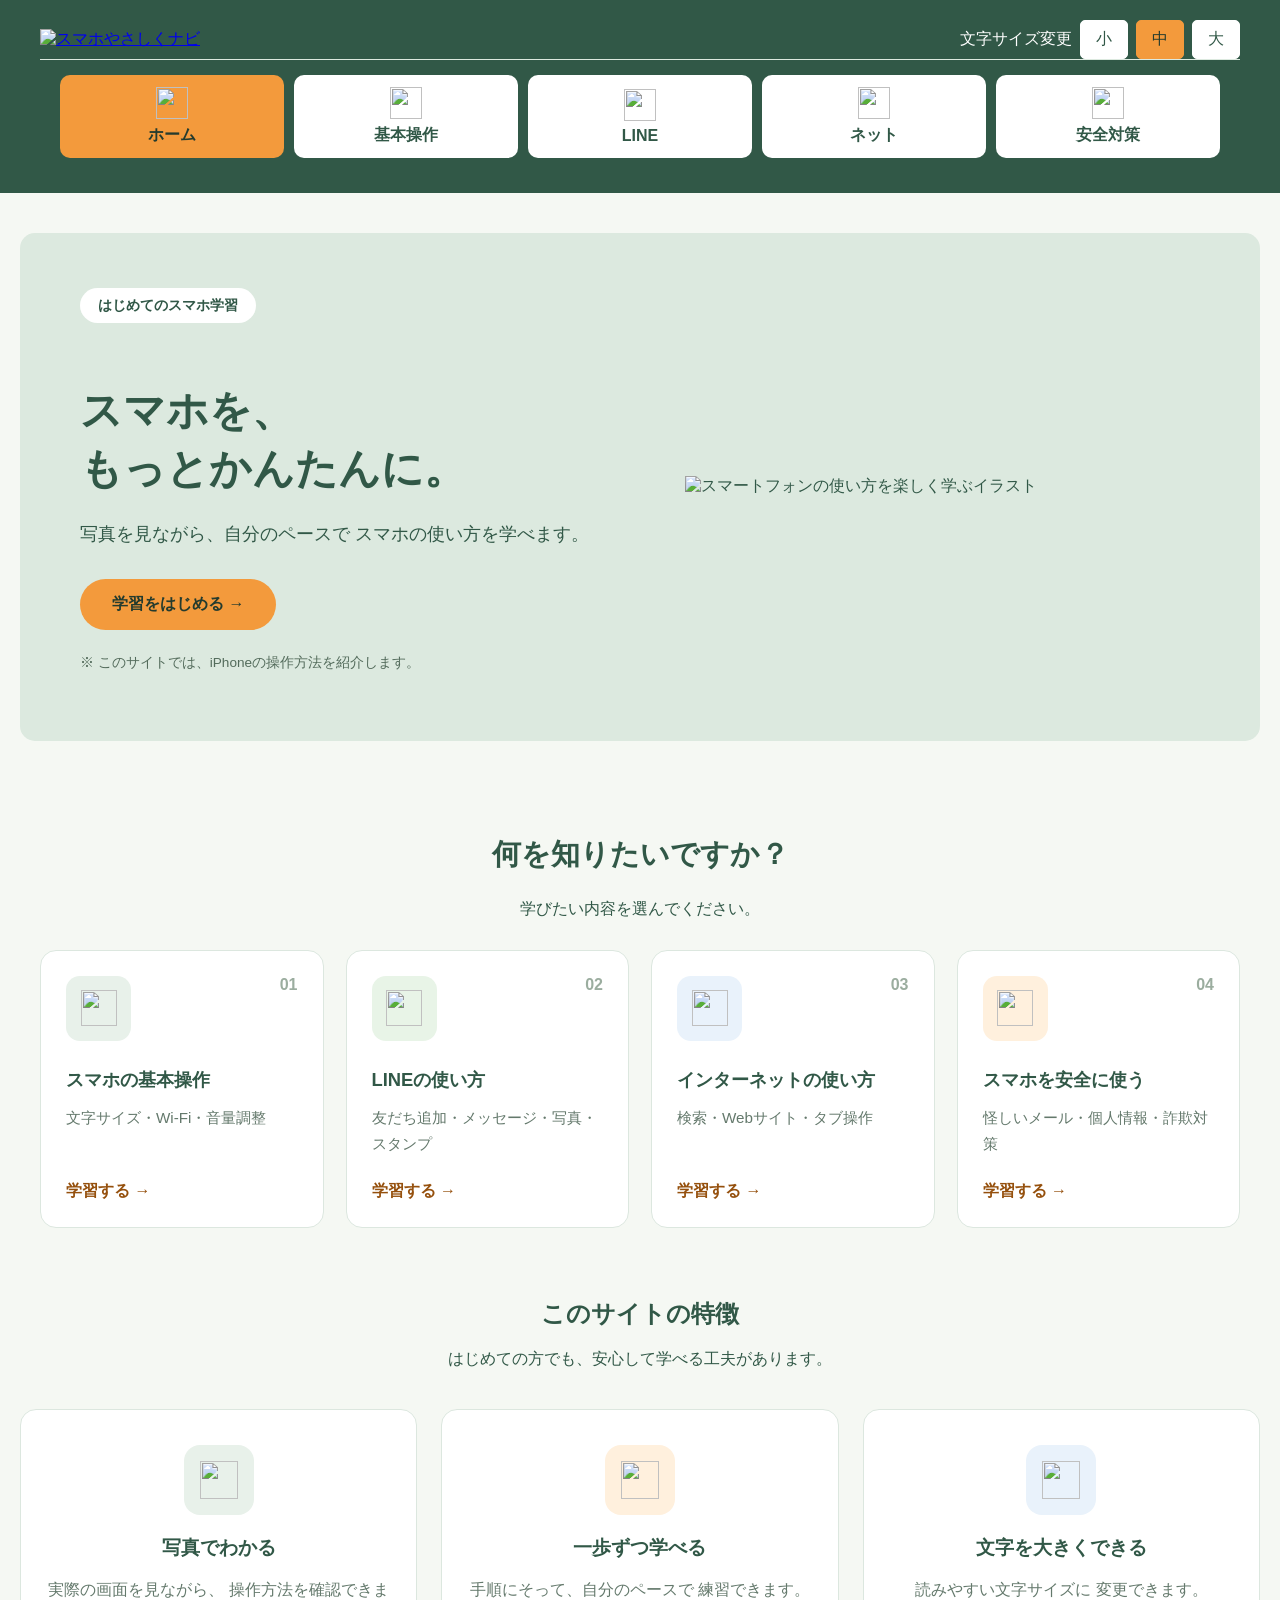
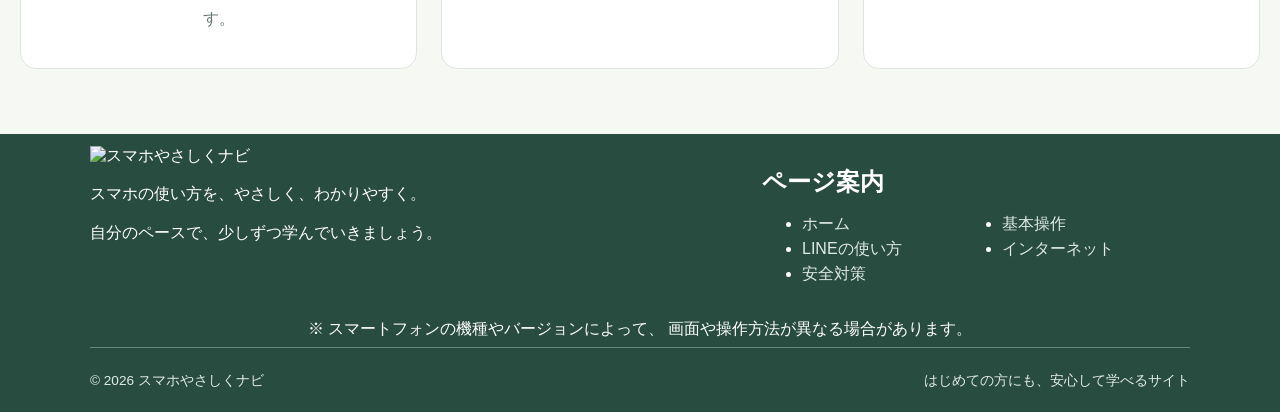
==== index.html @ 383cd1aa "Add files via upload 卒業制作サイトをアップロード" ====
<!DOCTYPE html>
<html lang="ja">
<head>
    <meta charset="UTF-8">
    <meta name="viewport" content="width=device-width, initial-scale=1.0">
    <title>スマホやさしくナビ</title>
    <link rel="stylesheet" href="style.css">
    <script src="script.js" defer></script>
</head>

<body>
    <header>

        <div class="header-top">
            <div class="site-logo">
                <a href="index.html">
                    <img src="images/logo.png" alt="スマホやさしくナビ" class="logo-image">
                </a>
            </div>
        
        <div class="font-controls">
            <span>文字サイズ変更</span>
            <button type="button" data-size="small">小</button>
            <button type="button" data-size="medium">中</button>
            <button type="button" data-size="large">大</button>
        </div>

    </div>

        <nav class="main-nav">
            <a href="index.html" class="nav-link active" aria-current="page">
                <span class="nav-icon" aria-hidden="true"><img src="images/icons/home.svg" alt=""></span>
                <span>ホーム</span>
            </a>
            <a href="basic.html" class="nav-link">
                <span class="nav-icon" aria-hidden="true"><img src="images/icons/smartphone.svg" alt=""></span>
                <span>基本操作</span>
            </a>
            <a href="line.html" class="nav-link">
                <span class="nav-icon" aria-hidden="true"><img src="images/icons/message.svg" alt=""></span>
                <span>LINE</span>
            </a>
            <a href="internet.html" class="nav-link">
                <span class="nav-icon" aria-hidden="true"><img src="images/icons/globe.svg" alt=""></span>
                <span>ネット</span>
            </a>
            <a href="safety.html" class="nav-link">
                <span class="nav-icon" aria-hidden="true"><img src="images/icons/shield.svg" alt=""></span>
                <span>安全対策</span>
            </a>
        </nav>   
    </header>

    <main>

        
<!-- トップページのメインビジュアル -->
<section class="hero">

    <div class="hero-content">

        <span class="hero-label">
            はじめてのスマホ学習
        </span>

        <h1>スマホを、<br>
    もっとかんたんに。</h1>

        <p class="hero-description">
            写真を見ながら、自分のペースで
            スマホの使い方を学べます。
        </p>

        <a href="basic.html" class="hero-button">
            学習をはじめる →
        </a>

        <p class="hero-note">
            ※ このサイトでは、iPhoneの操作方法を紹介します。
        </p>

    </div>

    <!-- スマホ学習のイラスト -->
<div class="hero-image">
    <img
        src="images/hero-illust.png"
        alt="スマートフォンの使い方を楽しく学ぶイラスト"
        class="hero-illustration"
    >
</div>

</section>


        <!-- 学習カテゴリ -->
        <section class="categories">
            <h2>何を知りたいですか？</h2>
            <p class="section-description">
                学びたい内容を選んでください。
            </p>

            
<div class="cards">

    <!-- スマホの基本操作 -->
    <a href="basic.html" class="card">
        <div class="card-top">
            <span class="card-icon" aria-hidden="true"><img src="images/icons/smartphone.svg" alt=""></span>
            <span class="card-number" aria-hidden="true">01</span>
        </div>

        <div class="card-text">
            <h3>スマホの基本操作</h3>
            <p>文字サイズ・Wi-Fi・音量調整</p>
        </div>

        <span class="card-button">学習する →</span>
    </a>

    <!-- LINEの使い方 -->
    <a href="line.html" class="card">
        <div class="card-top">
            <span class="card-icon" aria-hidden="true"><img src="images/icons/message.svg" alt=""></span>
            <span class="card-number" aria-hidden="true">02</span>
        </div>

        <div class="card-text">
            <h3>LINEの使い方</h3>
            <p>友だち追加・メッセージ・写真・スタンプ</p>
        </div>

        <span class="card-button">学習する →</span>
    </a>

    <!-- インターネットの使い方 -->
    <a href="internet.html" class="card">
        <div class="card-top">
            <span class="card-icon" aria-hidden="true"><img src="images/icons/globe.svg" alt=""></span>
            <span class="card-number" aria-hidden="true">03</span>
        </div>

        <div class="card-text">
            <h3>インターネットの使い方</h3>
            <p>検索・Webサイト・タブ操作</p>
        </div>

        <span class="card-button">学習する →</span>
    </a>

    <!-- スマホの安全対策 -->
    <a href="safety.html" class="card">
        <div class="card-top">
            <span class="card-icon" aria-hidden="true"><img src="images/icons/shield.svg" alt=""></span>
            <span class="card-number" aria-hidden="true">04</span>
        </div>

        <div class="card-text">
            <h3>スマホを安全に使う</h3>
            <p>怪しいメール・個人情報・詐欺対策</p>
        </div>

        <span class="card-button">学習する →</span>
    </a>

</div>
           
        </section>

        
<!-- このサイトの特徴 -->
<section class="about">

    <h2>このサイトの特徴</h2>

    <p class="section-description">
        はじめての方でも、安心して学べる工夫があります。
    </p>

    <div class="feature-cards">

        <!-- 写真でわかる -->
        <div class="feature-card">
            <span class="feature-icon" aria-hidden="true"><img src="images/icons/photo.svg" alt=""></span>
            <h3>写真でわかる</h3>
            <p>
                実際の画面を見ながら、
                操作方法を確認できます。
            </p>
        </div>

        <!-- 一歩ずつ学べる -->
        <div class="feature-card">
            <span class="feature-icon" aria-hidden="true"><img src="images/icons/book.svg" alt=""></span>
            <h3>一歩ずつ学べる</h3>
            <p>
                手順にそって、自分のペースで
                練習できます。
            </p>
        </div>

        <!-- 文字サイズを変更できる -->
        <div class="feature-card">
            <span class="feature-icon" aria-hidden="true"><img src="images/icons/font-size.svg" alt=""></span>
            <h3>文字を大きくできる</h3>
            <p>
                読みやすい文字サイズに
                変更できます。
            </p>
        </div>

    </div>

</section>

    </main>
    
    
<footer class="site-footer">
    <div class="footer-container">

        <div class="footer-main">

            <!-- サイト紹介 -->
            <div class="footer-about">
                <!-- フッターのロゴ -->
<img src="images/logo.png"
     alt="スマホやさしくナビ"
     class="footer-logo">
                <p>スマホの使い方を、やさしく、わかりやすく。</p>
                <p>自分のペースで、少しずつ学んでいきましょう。</p>
            </div>

            <!-- ページ案内 -->
            <div class="footer-nav">
                <h2>ページ案内</h2>
                <ul>
                    <li><a href="index.html">ホーム</a></li>
                    <li><a href="basic.html">基本操作</a></li>
                    <li><a href="line.html">LINEの使い方</a></li>
                    <li><a href="internet.html">インターネット</a></li>
                    <li><a href="safety.html">安全対策</a></li>
                </ul>
            </div>

        </div>

        <!-- ご利用にあたっての注意事項 -->
        <p class="footer-note">
            ※ スマートフォンの機種やバージョンによって、
            画面や操作方法が異なる場合があります。
        </p>

        <!-- コピーライト -->
        <div class="footer-bottom">
            <p>© 2026 スマホやさしくナビ</p>
            <p>はじめての方にも、安心して学べるサイト</p>
        </div>

    </div>
</footer>
<!-- ページトップへ戻るボタン -->
<button id="back-to-top" type="button" aria-label="ページの先頭へ戻る">
    <span aria-hidden="true">↑</span>
    <span class="back-to-top-text">TOP</span>
</button>
</body>
</html>
---- style.css ----
/* 要素の幅に余白と枠線を含める */
*,
*::before,
*::after {
    box-sizing: border-box;
}

/*　文字サイズの基本設定　*/
html,
html.font-medium {
    font-size: 16px;
}

/* 小さい文字サイズ */
html.font-small {
    font-size: 14px;
}

/* 大きい文字サイズ */
html.font-large {
    font-size: 20px;
}

body {
    margin: 0;
    font-family: sans-serif;
    background-color: #f5f8f3;
    color: #315847;
}

/* header全体 */
header {
    background-color: #315847;
    color: #ffffff;
    padding: 20px 40px;
}

/* ロゴと文字サイズ変更ボタンの配置 */
.header-top {
    display: flex;
    justify-content: space-between;
    align-items: center;
    gap: 20px;
}

/*　サイトロゴ */
.site-logo {
    display: flex;
    align-items: center;
    gap: 10px;
}



/* 文字サイズ変更ボタン */
.font-controls {
    display: flex;
    align-items: center;
    gap: 8px;
    flex-wrap: wrap;
}

.font-controls button {
    font-size: 1rem;
    padding: 8px 15px;
    cursor: pointer;
    border: 1px solid #ffffff;
    border-radius: 5px;
    background-color: #ffffff;
    color: #315847;
}

/* ナビメニュー全体 */
.main-nav {
    display: grid;
    grid-template-columns: repeat(5,minmax(0,1fr));
    gap: 10px;
    padding: 15px 20px;
    border-top: 1px solid #dce9df;
}

/* ナビゲーションのボタン */
.nav-link {
    display: flex;
    flex-direction: column;
    align-items: center;
    justify-content: center;
    gap: 6px;
    min-width: 0;
    padding: 12px 5px;
    background-color: #ffffff;
    color: #315847;
    border-radius: 10px;
    text-decoration: none;
    font-size: 1rem;
    font-weight: bold;
}

/* ナビゲーションのアイコン */
.nav-icon {
    font-size: 1.6rem;
}

/* ナビゲーションのSVGアイコン */
.nav-icon img {
    display: block;
    width: 32px;
    height: 32px;
    object-fit: contain;
}

/* マウスを重ねたとき */
.nav-link:hover {
    background-color: #dce9df;
}

/* 現在開いているページ */
.nav-link.active {
    background-color: #f39a3c;
    color: #243b2e;
}

/* キーボード操作時の表示 */
.nav-link:focus-visible {
    outline: 3px solid #f39a3c;
    outline-offset: 2px;
}


/* footer */
footer {
    background-color: #315847;
    color: white;
    text-align: center;
    padding: 20px;
}

/* 見出しと本文サイズ */
h1 {
    font-size: 2rem;
}

h2 {
    font-size: 1.5rem;
}

h3 {
    font-size: 1.17rem;
}

p,nav a,.font-controls span {
    font-size: 1rem;
}

/* 文字サイズ変更ボタンの選択状態 */
.font-controls button.active {
    background-color: #f39a3c;
    color: #243b2e;
    border: 1px solid #f39a3c;
}

/* スマートフォンのヘッダー */
@media (max-width: 700px) {
    header {
        padding: 16px 12px;
    }

    .header-top {
        flex-direction: column;
        align-items: center;
    }

    .main-nav {
        gap: 5px;
        padding: 12px 0;
    }

    .nav-link {
        padding: 12px 2px;
        gap: 6px;
        font-size: 0.8rem;
        text-align: center;
        overflow-wrap: anywhere;
    }

    .nav-icon {
        font-size: 1.4rem;
    }
}

@media (max-width: 380px) {
    .main-nav {
        grid-template-columns: repeat(3, minmax(0, 1fr));
    }
}

/*　サイトロゴの画像 */
.logo-image {
    display: block;
    width: 300px;
    max-width: 100%;
    height: auto;
}

/* ロゴのリンク */
.site-logo a {
    display: block;
}

/* 基本操作ページ全体 */
.basic-main {
    max-width: 1400px;
    margin: 40px auto;
    padding: 0 20px;
}

/* ページの紹介 */
.basic-intro {
    background-color: #dce9df;
    padding: 30px;
    border-radius: 15px;
    text-align: center;
}

.basic-intro h1 {
    font-size: 2rem;
}

/* 学習メニュー */
.basic-lessons {
    margin-top: 40px;
    text-align: center;
}

/* 学習メニューの配置 */
.lesson-list {
    display: grid;
    grid-template-columns: repeat(3,minmax(0,1fr));
    gap: 20px;
    margin-top: 25px;
}

/* 学習メニューのカード */
.lesson-item {
    display: flex;
    flex-direction: column;
    align-items: center;
    gap: 10px;
    min-width: 0;
    padding: 25px 15px;
    background-color: #ffffff;
    border: 1px solid #dce9df;
    border-radius: 12px;
    color: #315847;
    text-decoration: none;
}

/* マウスを重ねたとき */
.lesson-item:hover {
    background-color: #fff8ef;
    border-color: #f39a3c;
}

.lesson-item[aria-current="true"] {
    background-color: #f39a3c;
    border-color: #95500d;
    color: #243b2e;
}


/* 各学習内容 */
.lesson-section {
    margin-top: 40px;
    padding: 30px;
    background-color: #ffffff;
    border-radius: 12px;
    scroll-margin-top: 20px;
}

/* 画面が狭い場合 */
@media(max-width:700px) {
    .lesson-list {
        grid-template-columns: 1fr;
    }
}

/* 操作手順の一覧 */
.step-list {
    display: flex;
    flex-direction: column;
    gap: 30px;
    margin-top: 30px;
}



/* 操作手順のタイトル */
.step-item h3 {
    width: 100%;
    max-width: 440px;
    margin: 0;
    font-size: 1.4rem;
    color: #315847;
}

/* 操作手順の説明 */
.step-item p {
    width: 100%;
    max-width: 440px;
    margin: 0;
    font-size: 1.1rem;
    line-height: 1.8;
}




/* 選択していない内容を非表示 */
.basic-main .lesson-section[hidden] {
    display: none;
}

/* スマートフォン用のレイアウト */
@media (max-width:700px) {
    .basic-main {
        display: flex;
        flex-direction: column;
    }

    .basic-lessons {
        position: static;
        width: 100%;
    }

    .basic-main .lesson-section {
        width: 100%;
    }
}

/* 基本操作ページの２カラムレイアウト */
@media (min-width: 701px) {
    .basic-main {
        display: grid;
        grid-template-columns: 220px minmax(0,1fr);
        gap: 24px;
        align-items: start;
    }

    /* ページタイトル */
    .basic-intro {
        grid-column: 1 / -1;
    }

    /* 左側の学習メニュー */
    .basic-lessons {
        grid-column: 1;
        grid-row: 2;
        margin-top: 0;
        position: sticky;
        top: 20px;
    }

    /* メニューを縦に並べる */
    .basic-lessons .lesson-list {
        display: flex;
        flex-direction: column;
        gap: 8px;
    }

    /* メニューボタン */
    .basic-lessons .lesson-item {
        display: block;
        padding: 16px;
        text-align: left;
    }

    /* 右側の学習内容 */
    .basic-main .lesson-section {
        grid-column: 2;
        grid-row: 2;
        margin-top: 0;
        min-width: 0;
    }
}


/* 各ステップのカード */
.step-list > .step-item {
    display: block;
    width: 100%;
    min-height: 150px;
    margin: 0;
    padding: 20px;
    background-color: #F5F8F3;
    border: 1px solid #D8E6DD;
    border-radius: 12px;
}

/* 画像と説明の配置 */
.step-item .step-content {
    display: grid;
    grid-template-columns: 280px minmax(0, 1fr);
    align-items: center;
    gap: 24px;
    width: 100%;
    min-height: 108px;
}

/* 学習画像の表示エリア */
.step-content .step-icon,
.step-content .step-guide-image {
    display: block;
    width: 100%;
    max-width: 280px;
    height: auto;
    object-fit: contain;
    object-position: center;
    margin: 0;
}

/* 説明文の配置 */
.step-content .step-text {
    min-width: 0;
    text-align: left;
}

/* 見出しの余白 */
.step-text h3 {
    margin: 0 0 8px;
}
/* 操作手順のタイトル */
.step-title {
    display: flex;
    align-items: center;
    flex-wrap: wrap;
    gap: 12px;
}

/* 操作手順の番号 */
.step-number {
    display: inline-block;
    padding: 6px 12px;
    background-color: #F39A3C;
    color: #243b2e;
    border-radius: 8px;
    font-size: 0.9em;
    white-space: nowrap;
}

/* 説明文の余白 */
.step-text p {
    margin: 0;
    line-height: 1.7;
}

/* スマートフォン用 */
@media (max-width: 600px) {
    .step-item .step-content {
        grid-template-columns: 1fr;
        gap: 12px;
    }

    /* スマートフォンで学習画像を見やすく表示する */
    .step-content .step-icon,
    .step-content .step-guide-image {
        max-width: 100%;
        height: auto;
    }

    .step-list > .step-item {
        min-height: 0;
    }
}

@media (max-width: 700px) {
    .lesson-section {
        padding: 20px 16px;
    }

    .step-list > .step-item {
        padding: 20px 12px;
    }
}

/* 設定アプリのアイコンサイズ */
.step-content .step-icon {
    width: 85px;
    height: 85px;
    object-fit: contain;
    justify-self: center;
}


/* 画像拡大時の背景 */
.image-modal {
    width: min(100%, 1100px);
    max-height: 100%;
    border: 0;
    background: transparent;
    padding: 76px 20px 20px;
}

.image-modal::backdrop {
    background-color: rgba(0, 0, 0, 0.85);
}



/* 閉じるボタン */
.image-modal-close {
    position: absolute;
    top: 20px;
    right: 24px;
    background-color: #ffffff;
    color: #315847;
    border: none;
    border-radius: 50%;
    width: 48px;
    height: 48px;
    font-size: 28px;
    cursor: pointer;
}

/* 拡大画面を表示する */
/* 拡大画像を画面内に収める */
.image-modal img {
    display: block;
    max-width: 100%;
    max-height: calc(100vh - 100px);
    max-height: calc(100dvh - 100px);
    width: 100%;
    height: auto;
    object-fit: contain;
}

/* 画像と拡大案内をまとめる */
.zoom-image-wrapper {
    display: flex;
    flex-direction: column;
    align-items: center;
    justify-content: center;
    width: 100%;
    min-width: 0;
    padding: 4px;
    border: 0;
    border-radius: 8px;
    background: transparent;
    font: inherit;
    cursor: zoom-in;
}

.zoom-image-wrapper:hover,
.zoom-image-wrapper:focus-visible {
    outline: 2px solid #315847;
    outline-offset: 2px;
}

/* 操作画面の画像を同じ表示枠に収める */
.zoom-image-wrapper .step-guide-image {
    width: 280px;
    height: auto;
    max-width: 100%;
    max-height: 270px;
    object-fit: contain;
    object-position: center;
}

/* アプリのアイコンを小さく表示する */
.zoom-image-wrapper .step-icon {
    width: 85px;
    height: 85px;
    object-fit: contain;
}

/* 拡大案内の表示 */
.zoom-image-wrapper .zoom-hint {
    display: block;
    margin-top: 6px;
    font-size: 0.9rem;
    color: #315847;
    text-align: center;
}


/* フィッシング詐欺の説明 */
.safety-sms {
    margin: 12px 0 24px;
    padding: 16px;
    border: 1px solid #dce5dc;
    border-radius: 12px;
    background-color: #fff;
}




/* SMSの見本 */
.sms-example {
    margin: 20px 0;
    padding: 16px;
    background-color: #F5F8F3;
    border-radius: 12px;
}

.sms-sender {
    font-weight: bold;
    margin-bottom: 12px;
}

.sms-message {
    padding: 16px;
    background-color: #fff;
    border: 1px solid #ddd;
    border-radius: 12px;
    overflow-wrap: anywhere;
}

.sms-fake-link {
    color: #b42318;
    margin-top: 12px;
    text-decoration: underline;
}

.sms-note {
    font-size: 0.9em;
    color: #666;
    margin-top: 10px;
}

/* 注意するポイント */
.sms-warning {
    padding: 16px;
    background-color: #fff4e8;
    border-left: 5px solid #F39A3C;
    border-radius: 8px;
}

.sms-warning h3 {
    margin-bottom: 8px;
    color: #315847;
}


/* 安全対策：動画の表示 */
.safety-video video {
    display: block;
    width: 100%;
    max-width: 600px;
    height: auto;
    margin: 16px auto 24px;
    border-radius: 10px;
}


/* 安全対策：共通のポイントカード */

/* カード全体 */
.fraud-tips,
.password-tips,
.trouble-tips {
    margin: 24px 0;
    padding: 18px;
    border: 2px solid #F39A3C;
    border-radius: 12px;
    background-color: #fff;
}

/* カードのタイトル */
.fraud-tips > h3,
.password-tips > h3,
.trouble-tips > h3 {
    margin: 0 0 16px;
    color: #315847;
}

/* 各ポイント */
.fraud-tip,
.password-tip,
.trouble-tip {
    display: flex;
    align-items: center;
    gap: 16px;
    padding: 14px;
    margin-bottom: 10px;
    border: 1px solid #dce5dc;
    border-radius: 10px;
    background-color: #F5F8F3;
}

/* 最後のポイントの余白をなくす */
.fraud-tip:last-child,
.password-tip:last-child,
.trouble-tip:last-child {
    margin-bottom: 0;
}

/* アイコン */
.fraud-tip-icon,
.password-tip-icon,
.trouble-tip-icon {
    flex-shrink: 0;
    font-size: 1.8em;
}

/* ポイントの見出し */
.fraud-tip h4,
.password-tip h4,
.trouble-tip h4 {
    margin: 0 0 6px;
    color: #315847;
}

/* ポイントの説明文 */
.fraud-tip p,
.password-tip p,
.trouble-tip p {
    margin: 0;
    line-height: 1.7;
}


/* パスワードの比較 */
.password-example {
    margin-top: 24px;
}

.password-example > h3 {
    margin-bottom: 14px;
    color: #315847;
}

.password-compare {
    display: grid;
    grid-template-columns: repeat(2, minmax(0, 1fr));
    gap: 12px;
}

.password-bad,
.password-good {
    padding: 16px;
    border-radius: 10px;
    border: 1px solid;
}

.password-bad {
    background-color: #fff1ee;
    border-color: #e5bcb5;
}

.password-good {
    background-color: #f5f8f3;
    border-color: #dce5dc;
}

.password-bad h4,
.password-good h4 {
    margin: 0 0 12px;
}

.password-sample {
    font-weight: bold;
    margin-bottom: 8px;
    overflow-wrap: anywhere;
}

.password-note {
    margin-top: 12px;
    color: #666;
    font-size: 0.9em;
}

@media (max-width: 600px) {
    .password-compare {
        grid-template-columns: 1fr;
    }
}




/* 相談窓口 */
.trouble-contacts {
    margin-top: 24px;
}

.trouble-contacts > h3 {
    margin-bottom: 14px;
    color: #315847;
}

.contact-item {
    display: flex;
    align-items: center;
    justify-content: space-between;
    gap: 16px;
    padding: 18px;
    margin-bottom: 12px;
    border: 1px solid #dce5dc;
    border-radius: 10px;
    background-color: #F5F8F3;
}

.contact-info {
    min-width: 0;
}

.contact-info h4 {
    margin: 0 0 6px;
    color: #315847;
}

.contact-info p {
    margin: 0;
}

.contact-number {
    flex-shrink: 0;
    font-size: 1.5em;
    font-weight: bold;
    color: #315847;
    text-decoration: underline;
}

/* 相談窓口のスマートフォン表示 */
@media (max-width: 600px) {
    .contact-item {
        flex-direction: column;
        align-items: flex-start;
        gap: 12px;
    }

    .contact-number {
        display: block;
        text-decoration: none;
        font-size: 1.6rem;
    }
}

/* 画面幅が狭い場合は画像と説明を縦に並べる */
@media (min-width: 601px) and (max-width: 1000px) {
    .step-item .step-content {
        grid-template-columns: 1fr;
        gap: 16px;
    }
}

/* =========================================================
   トップページ：共通レイアウト
   ========================================================= */
.hero,
.categories,
.about {
    width: calc(100% - 40px);
    max-width: 1400px;
    margin-left: auto;
    margin-right: auto;
}

/* メインビジュアル */
.hero {
    display: flex;
    align-items: center;
    justify-content: space-between;
    gap: 25px;
    min-height: 380px;
    margin-top: 40px;
    margin-bottom: 50px;
    padding: 55px 60px;
    background-color: #dce9df;
    border-radius: 15px;
}
.hero-content {
    flex: 1 1 50%;
    min-width: 0;
}
.hero-label {
    display: inline-block;
    padding: 8px 18px;
    margin-bottom: 24px;
    background-color: #fff;
    color: #315847;
    border-radius: 30px;
    font-size: 0.9rem;
    font-weight: bold;
}
.hero-content h1 {
    margin-bottom: 20px;
    font-size: 2.6rem;
    line-height: 1.4;
}
.hero-content .hero-description {
    margin-bottom: 28px;
    font-size: 1.1rem;
    line-height: 1.9;
}
.hero-button {
    display: inline-block;
    padding: 15px 32px;
    background-color: #f39a3c;
    color: #243b2e;
    border-radius: 30px;
    font-weight: bold;
    text-decoration: none;
    transition: background-color 0.2s, transform 0.2s;
}
.hero-button:hover {
    background-color: #e88a28;
    transform: translateY(-2px);
}
.hero-button:focus-visible {
    outline: 3px solid #315847;
    outline-offset: 4px;
}
.hero-content .hero-note {
    margin-top: 24px;
    font-size: 0.85rem;
    color: #536b5b;
}
.hero-image {
    display: flex;
    flex: 0 1 46%;
    align-items: center;
    justify-content: center;
    min-width: 0;
    padding: 0;
    background: transparent;
}
.hero-illustration {
    display: block;
    width: 100%;
    max-width: 550px;
    height: auto;
    object-fit: contain;
}

/* 学習カテゴリー */
.categories {
    margin-top: 0;
    margin-bottom: 50px;
    padding: 20px;
    text-align: center;
}
.categories h2 {
    font-size: 1.8rem;
}
.section-description {
    margin-bottom: 30px;
    font-size: 1rem;
}
.categories .cards {
    display: grid;
    grid-template-columns: repeat(4, minmax(0, 1fr));
    gap: 22px;
}
.categories .card {
    display: flex;
    flex-direction: column;
    align-items: stretch;
    justify-content: flex-start;
    min-width: 0;
    min-height: 250px;
    padding: 25px;
    background-color: #fff;
    border: 1px solid #dce7df;
    border-radius: 16px;
    color: #315847;
    text-align: left;
    text-decoration: none;
    transition: transform 0.2s, box-shadow 0.2s;
}
.categories .card:hover {
    transform: translateY(-5px);
    box-shadow: 0 10px 25px rgba(49, 88, 71, 0.12);
}
.categories .card:focus-visible {
    outline: 3px solid #f39a3c;
    outline-offset: 4px;
}
.card-top {
    display: flex;
    align-items: flex-start;
    justify-content: space-between;
    margin-bottom: 25px;
}
.categories .card-icon {
    display: flex;
    align-items: center;
    justify-content: center;
    width: 65px;
    height: 65px;
    background-color: #e8f1ea;
    border-radius: 14px;
}
.categories .card:nth-child(2) .card-icon { background-color: #e8f4e7; }
.categories .card:nth-child(3) .card-icon { background-color: #e9f2fb; }
.categories .card:nth-child(4) .card-icon { background-color: #fff0dd; }
.categories .card-icon img {
    display: block;
    width: 36px;
    height: 36px;
    object-fit: contain;
}
.card-number {
    font-size: 1rem;
    font-weight: bold;
    color: #9bad9f;
}
.card-text { margin-bottom: 24px; }
.categories .card h3 {
    margin: 0 0 12px;
    font-size: 1.15rem;
    line-height: 1.5;
}
.categories .card p {
    margin: 0;
    font-size: 0.95rem;
    line-height: 1.7;
    color: #64796c;
    overflow-wrap: anywhere;
}
.categories .card-button {
    display: inline-block;
    align-self: flex-start;
    margin-top: auto;
    padding: 0;
    background: transparent;
    color: #95500d;
    font-size: 1rem;
    font-weight: bold;
    text-decoration: none;
}

/* サイトの特徴 */
.about {
    margin-top: 50px;
    margin-bottom: 65px;
    padding: 0;
    background: transparent;
}
.about h2 {
    margin: 0 0 15px;
    color: #315847;
    text-align: center;
}
.about .section-description {
    width: 100%;
    margin: 0 auto;
    font-size: 1rem;
    line-height: 1.8;
    text-align: center;
}
.feature-cards {
    display: grid;
    grid-template-columns: repeat(3, minmax(0, 1fr));
    gap: 24px;
    margin-top: 35px;
}
.feature-card {
    display: flex;
    flex-direction: column;
    align-items: center;
    min-width: 0;
    padding: 35px 25px;
    background-color: #fff;
    border: 1px solid #dce7df;
    border-radius: 16px;
    text-align: center;
}
.feature-icon {
    display: flex;
    align-items: center;
    justify-content: center;
    width: 70px;
    height: 70px;
    margin-bottom: 20px;
    background-color: #e8f1ea;
    border-radius: 16px;
}
.feature-card:nth-child(2) .feature-icon { background-color: #fff0dd; }
.feature-card:nth-child(3) .feature-icon { background-color: #e9f2fb; }
.feature-icon img {
    display: block;
    width: 38px;
    height: 38px;
    object-fit: contain;
}
.feature-card h3 {
    margin: 0 0 15px;
    color: #315847;
    font-size: 1.2rem;
}
.feature-card p {
    margin: 0;
    color: #64796c;
    line-height: 1.8;
}

/* レスポンシブ表示 */
@media (min-width: 701px) and (max-width: 1050px) {
    .categories .cards { grid-template-columns: repeat(2, minmax(0, 1fr)); }
    .feature-cards {
        grid-template-columns: 1fr;
        max-width: 650px;
        margin-left: auto;
        margin-right: auto;
    }
}
@media (max-width: 700px) {
    .hero,
    .about { width: calc(100% - 24px); }
    .hero {
        flex-direction: column;
        gap: 20px;
        min-height: auto;
        padding: 30px 20px;
    }
    .hero-content { flex: none; width: 100%; }
    .hero-content h1 {
        font-size: 1.6rem;
        line-height: 1.5;
    }
    .hero-image { flex: none; width: 100%; }
    .hero-illustration { max-width: 320px; margin: 0 auto; }
    .categories .cards { grid-template-columns: 1fr; gap: 16px; }
    .categories .card { min-height: 210px; padding: 22px; }
    .feature-cards { grid-template-columns: 1fr; gap: 16px; }
    .feature-card { padding: 28px 20px; }
}


/* =========================
   フッター
========================= */

.site-footer {
    background-color: #294c40;
    color: #ffffff;
    padding: 12px 20px 8px;
}

.footer-container {
    max-width: 1100px;
    margin: 0 auto;
}

/* フッター上部：サイト紹介とページ案内 */
.footer-main {
    display: grid;
    grid-template-columns: 1.5fr 1fr;
    gap: 30px;
    margin-bottom: 6px;
}

.footer-nav h2 {
    margin-bottom: 5px;
}

.footer-about p {
    line-height: 1.4;
    margin-bottom: 2px;
}

/* ページ案内を2列に配置する */
.footer-nav ul {
    display: grid;
    grid-template-columns: repeat(2, minmax(0, 1fr));
    column-gap: 12px;
    row-gap: 4px;
}

/* リンク間の余白を調整する */
.footer-nav li {
    margin-bottom: 0;
}

.footer-nav a {
    color: #e0ebe5;
    text-decoration: none;
    transition: color 0.2s ease;
}

.footer-nav a:hover {
    color: #f4b66a;
    text-decoration: underline;
}

.footer-nav a:focus-visible {
    outline: 2px solid #f4b66a;
    outline-offset: 4px;
}

/* ご利用にあたっての注意事項 */
.footer-note {
    margin-bottom: 6px;
    line-height: 1.5;
}

/* フッター下部：コピーライト */
.footer-bottom {
    border-top: 1px solid #68877a;
    padding-top: 10px;
    display: flex;
    justify-content: space-between;
    align-items: center;
    gap: 15px;
    flex-wrap: wrap;
}

.footer-bottom p {
    color: #e0ebe5;
    font-size: 0.85rem;
}

/* スマートフォン表示への対応 */
@media (max-width: 700px) {
    .footer-main {
        grid-template-columns: 1fr;
        gap: 30px;
    }

    .footer-bottom {
        flex-direction: column;
        gap: 8px;
    }
}

/* フッター内の文字を左揃えにする */
.footer-about,
.footer-nav {
    text-align: left;
}

/* フッターのロゴ */
.footer-logo {
    display: block;
    width: 270px;
    max-width: 100%;
    height: auto;
    margin-bottom: 8px;
}
/* =========================
   ページトップへ戻るボタン
========================= */

#back-to-top {
    position: fixed;
    right: 25px;
    bottom: 25px;
    width: 58px;
    height: 58px;
    border: none;
    border-radius: 50%;
    background-color: #2d5949;
    color: #ffffff;
    cursor: pointer;
    z-index: 1000;

    display: flex;
    flex-direction: column;
    align-items: center;
    justify-content: center;
    gap: 0;

    opacity: 0;
    visibility: hidden;
    pointer-events: none;
    transform: translateY(10px);
    transition: opacity 0.3s, transform 0.3s, visibility 0.3s;
}

/* ボタンを表示する */
#back-to-top.show {
    opacity: 1;
    visibility: visible;
    pointer-events: auto;
    transform: translateY(0);
}

/* 矢印のサイズ */
#back-to-top > span:first-child {
    font-size: 24px;
    line-height: 1;
}

/* TOPの文字 */
.back-to-top-text {
    font-size: 11px;
    font-weight: bold;
}

/* マウスを重ねたとき */
#back-to-top:hover {
    background-color: #95500d;
}

/* キーボード操作時 */
#back-to-top:focus-visible {
    outline: 3px solid #f4b66a;
    outline-offset: 3px;
}

/* スマートフォン表示 */
@media (max-width: 700px) {
    #back-to-top {
        right: 15px;
        bottom: 15px;
        width: 52px;
        height: 52px;
    }
}
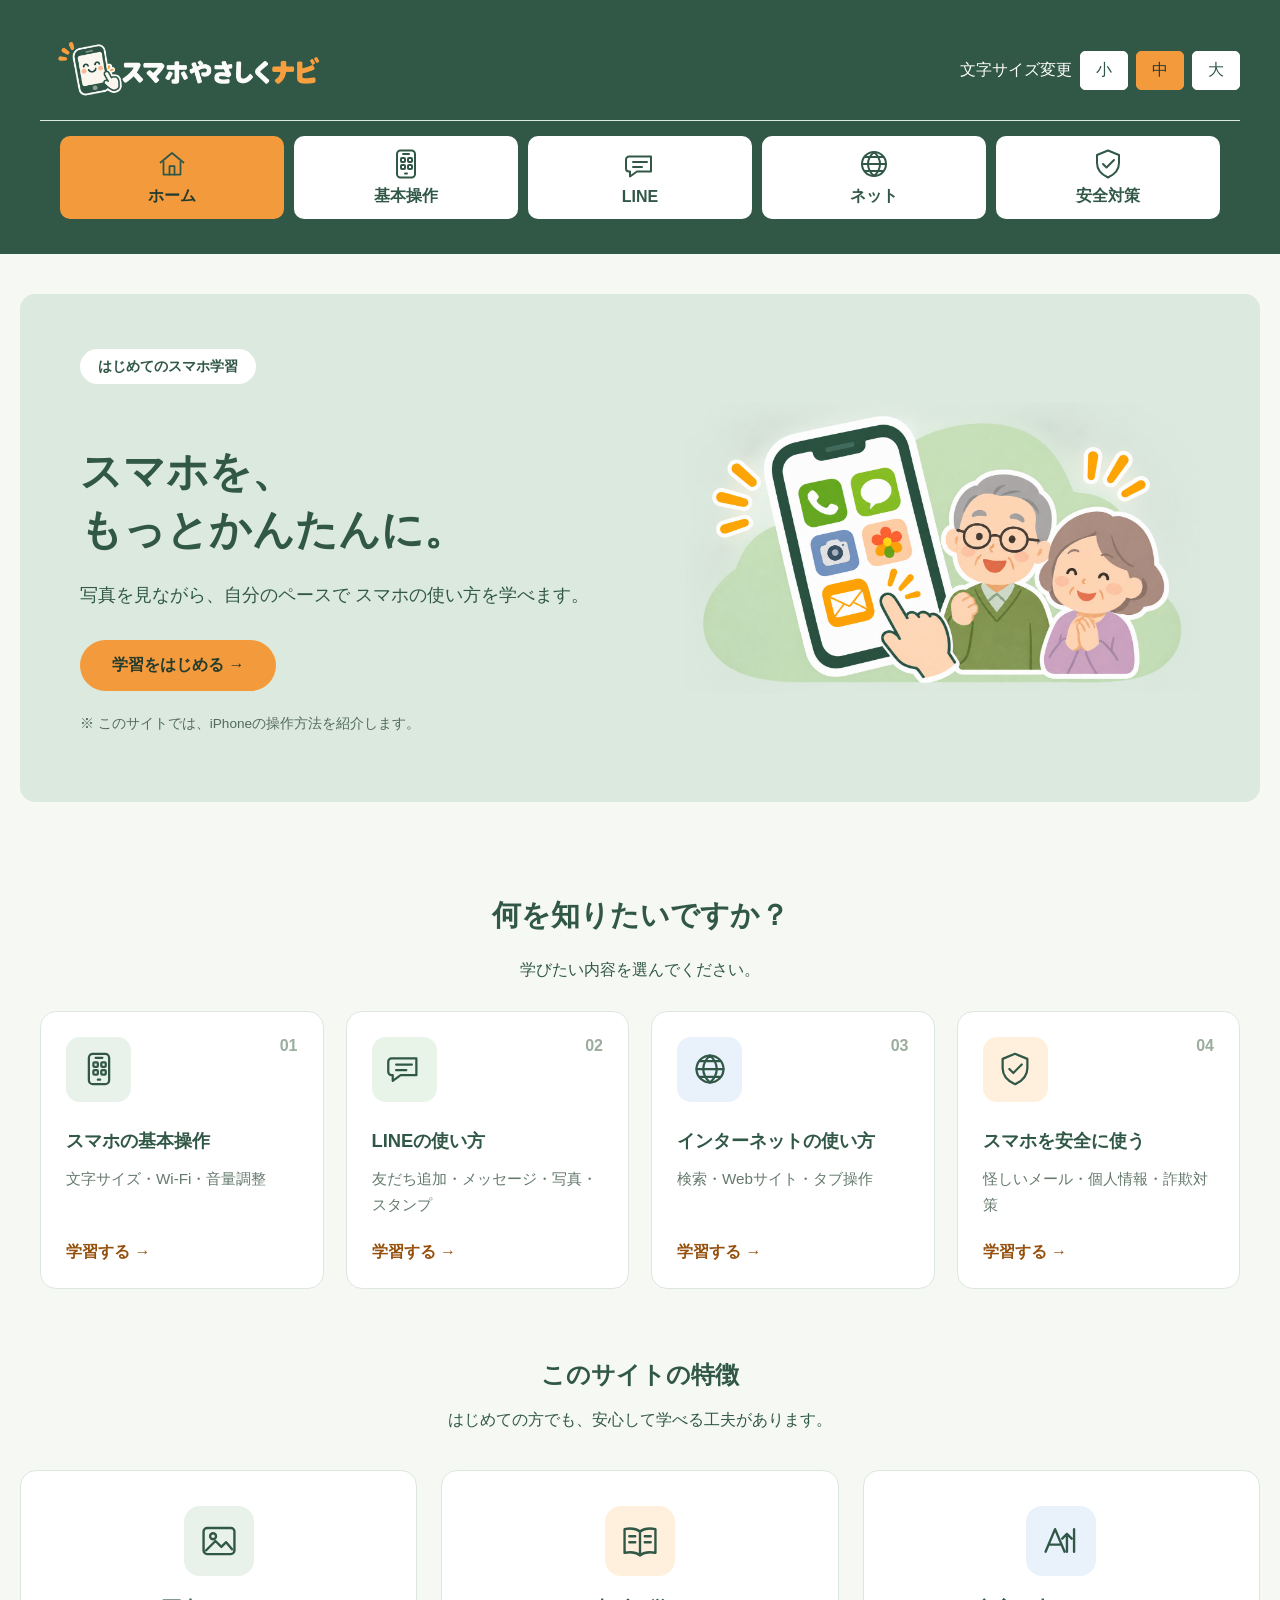
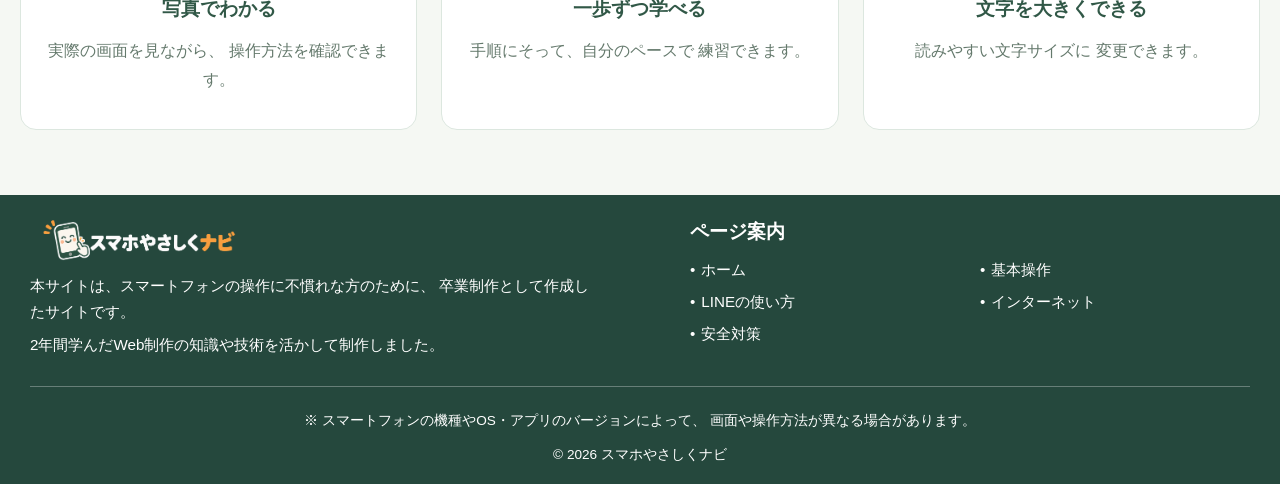
==== commit 7f0f3a02: "フッターのデザイン調整と卒業制作の紹介文を追加" ====
--- a/index.html
+++ b/index.html
@@ -216,6 +216,7 @@
     </main>
     
     
+<!-- フッター -->
 <footer class="site-footer">
     <div class="footer-container">
 
@@ -223,12 +224,19 @@
 
             <!-- サイト紹介 -->
             <div class="footer-about">
-                <!-- フッターのロゴ -->
-<img src="images/logo.png"
-     alt="スマホやさしくナビ"
-     class="footer-logo">
-                <p>スマホの使い方を、やさしく、わかりやすく。</p>
-                <p>自分のペースで、少しずつ学んでいきましょう。</p>
+                <img src="images/logo.png"
+                     alt="スマホやさしくナビ"
+                     class="footer-logo">
+
+                <div class="footer-project">
+                    <p>
+                        本サイトは、スマートフォンの操作に不慣れな方のために、
+                        卒業制作として作成したサイトです。
+                    </p>
+                    <p>
+                        2年間学んだWeb制作の知識や技術を活かして制作しました。
+                    </p>
+                </div>
             </div>
 
             <!-- ページ案内 -->
@@ -245,16 +253,16 @@
 
         </div>
 
-        <!-- ご利用にあたっての注意事項 -->
-        <p class="footer-note">
-            ※ スマートフォンの機種やバージョンによって、
-            画面や操作方法が異なる場合があります。
-        </p>
-
-        <!-- コピーライト -->
+        <!-- 注意事項・コピーライト -->
         <div class="footer-bottom">
-            <p>© 2026 スマホやさしくナビ</p>
-            <p>はじめての方にも、安心して学べるサイト</p>
+            <p class="footer-note">
+                ※ スマートフォンの機種やOS・アプリのバージョンによって、
+                画面や操作方法が異なる場合があります。
+            </p>
+
+            <p class="footer-copyright">
+                © 2026 スマホやさしくナビ
+            </p>
         </div>
 
     </div>
--- a/style.css
+++ b/style.css
@@ -127,13 +127,6 @@
 }
 
 
-/* footer */
-footer {
-    background-color: #315847;
-    color: white;
-    text-align: center;
-    padding: 20px;
-}
 
 /* 見出しと本文サイズ */
 h1 {
@@ -1127,117 +1120,188 @@
     .feature-card { padding: 28px 20px; }
 }
 
-
-/* =========================
+/* ========================================
    フッター
-========================= */
+======================================== */
 
 .site-footer {
-    background-color: #294c40;
+    background-color: #25483d;
     color: #ffffff;
-    padding: 12px 20px 8px;
-}
-
+    padding: 24px 30px 20px;
+    text-align: left;
+}
+
+/* フッター全体 */
 .footer-container {
-    max-width: 1100px;
+    max-width: 1400px;
     margin: 0 auto;
 }
 
-/* フッター上部：サイト紹介とページ案内 */
+/* 左右2カラムの配置 */
 .footer-main {
     display: grid;
-    grid-template-columns: 1.5fr 1fr;
-    gap: 30px;
-    margin-bottom: 6px;
+    grid-template-columns: repeat(2, minmax(0, 1fr));
+    align-items: start;
+    gap: 100px;
+    padding-bottom: 28px;
+}
+
+/* サイト紹介 */
+.footer-about {
+    min-width: 0;
+}
+
+/* ロゴ */
+.footer-logo {
+    display: block;
+    width: 220px;
+    max-width: 100%;
+    height: auto;
+    margin: -15px 0 -5px;
+}
+
+/* 卒業制作の紹介 */
+.footer-project {
+    width: 100%;
+    max-width: 560px;
+    text-align: left;
+}
+
+.footer-project p {
+    font-size: 0.95rem;
+    line-height: 1.7;
+    font-weight: normal;
+    margin: 0;
+    text-wrap: pretty;
+}
+
+/* 段落の間隔 */
+.footer-project p + p {
+    margin-top: 8px;
+}
+
+/* ページ案内 */
+.footer-nav {
+    min-width: 0;
+    text-align: left;
 }
 
 .footer-nav h2 {
-    margin-bottom: 5px;
-}
-
-.footer-about p {
-    line-height: 1.4;
-    margin-bottom: 2px;
-}
-
-/* ページ案内を2列に配置する */
+    font-size: 1.2rem;
+    margin: 0 0 12px;
+    color: #ffffff;
+}
+
+/* ナビゲーションの配置 */
 .footer-nav ul {
     display: grid;
     grid-template-columns: repeat(2, minmax(0, 1fr));
-    column-gap: 12px;
-    row-gap: 4px;
-}
-
-/* リンク間の余白を調整する */
+    gap: 6px 20px;
+    list-style-position: inside;
+    list-style-type: disc;
+    margin: 0;
+    padding: 0;
+}
+
 .footer-nav li {
-    margin-bottom: 0;
+    font-size: 0.95rem;
+    line-height: 1.7;
+    list-style: none;
+}
+
+/* ナビゲーションのマーク */
+.footer-nav li::before {
+    content: "•";
+    margin-right: 6px;
 }
 
 .footer-nav a {
-    color: #e0ebe5;
+    color: #ffffff;
     text-decoration: none;
-    transition: color 0.2s ease;
+    font-size: 0.95rem;
 }
 
 .footer-nav a:hover {
-    color: #f4b66a;
     text-decoration: underline;
 }
 
+/* キーボード操作時 */
 .footer-nav a:focus-visible {
-    outline: 2px solid #f4b66a;
+    outline: 2px solid #f39a3c;
     outline-offset: 4px;
 }
 
-/* ご利用にあたっての注意事項 */
-.footer-note {
-    margin-bottom: 6px;
-    line-height: 1.5;
-}
-
-/* フッター下部：コピーライト */
+/* フッター下部 */
 .footer-bottom {
-    border-top: 1px solid #68877a;
-    padding-top: 10px;
-    display: flex;
-    justify-content: space-between;
-    align-items: center;
-    gap: 15px;
-    flex-wrap: wrap;
-}
-
-.footer-bottom p {
-    color: #e0ebe5;
+    display: flex;
+    flex-direction: column;
+    align-items: center;
+    gap: 14px;
+    border-top: 1px solid rgba(255, 255, 255, 0.3);
+    padding-top: 22px;
+    text-align: center;
+}
+
+/* 注意事項 */
+.footer-bottom .footer-note {
     font-size: 0.85rem;
-}
-
-/* スマートフォン表示への対応 */
-@media (max-width: 700px) {
+    line-height: 1.7;
+    font-weight: normal;
+    margin: 0;
+    padding: 0;
+    border: none;
+}
+
+/* コピーライト */
+.footer-copyright {
+    font-size: 0.85rem;
+    font-weight: normal;
+    margin: 0;
+}
+
+
+/* ========================================
+   フッター・スマートフォン表示
+======================================== */
+
+@media screen and (max-width: 768px) {
+
+    .site-footer {
+        padding: 20px 20px 18px;
+    }
+
     .footer-main {
         grid-template-columns: 1fr;
-        gap: 30px;
+        gap: 24px;
+        padding-bottom: 20px;
+    }
+
+    .footer-logo {
+        width: 200px;
+    }
+
+    .footer-nav h2 {
+        margin-bottom: 10px;
+    }
+
+    .footer-nav ul {
+        gap: 6px 12px;
     }
 
     .footer-bottom {
-        flex-direction: column;
-        gap: 8px;
-    }
-}
-
-/* フッター内の文字を左揃えにする */
-.footer-about,
-.footer-nav {
-    text-align: left;
-}
-
-/* フッターのロゴ */
-.footer-logo {
-    display: block;
-    width: 270px;
-    max-width: 100%;
-    height: auto;
-    margin-bottom: 8px;
-}
+        padding-top: 16px;
+        gap: 12px;
+    }
+}
+
+/* 画面幅が狭い場合 */
+@media screen and (max-width: 380px) {
+
+    .footer-nav ul {
+        grid-template-columns: 1fr;
+    }
+}
+
 /* =========================
    ページトップへ戻るボタン
 ========================= */
